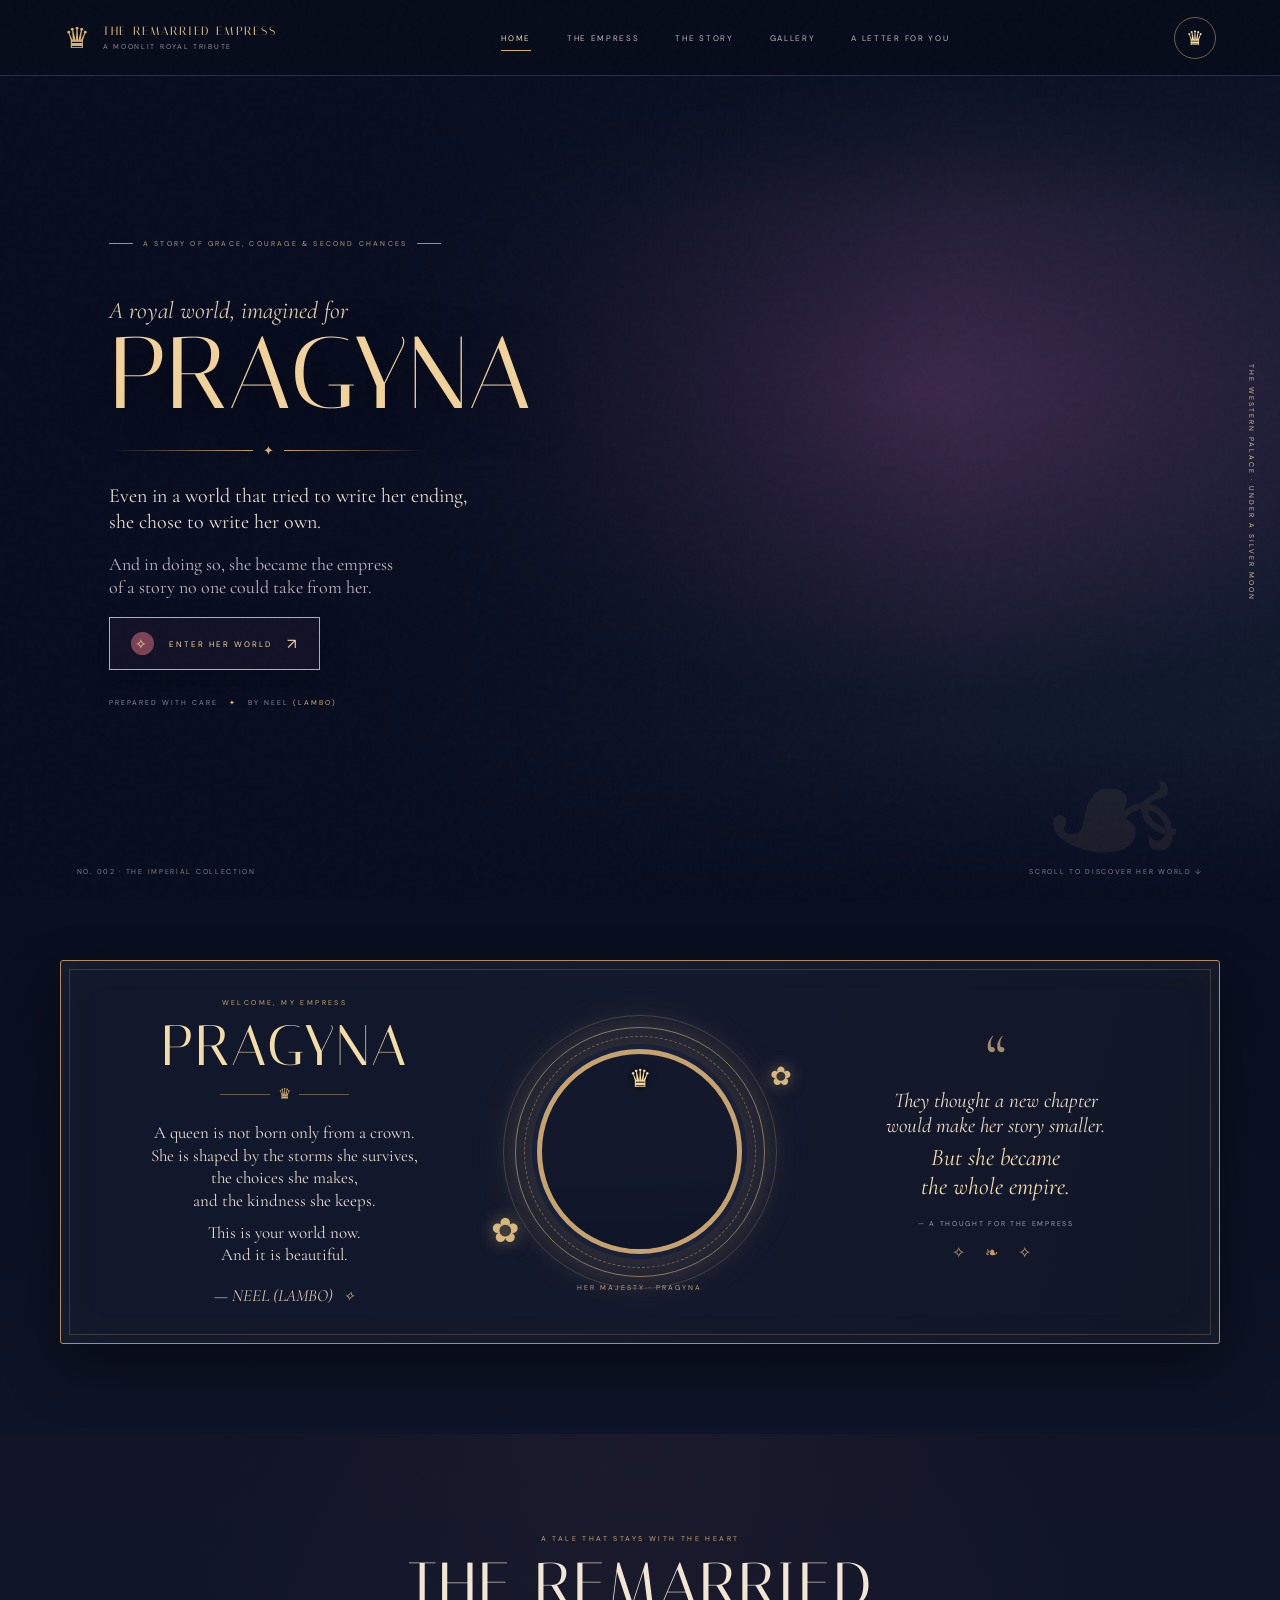
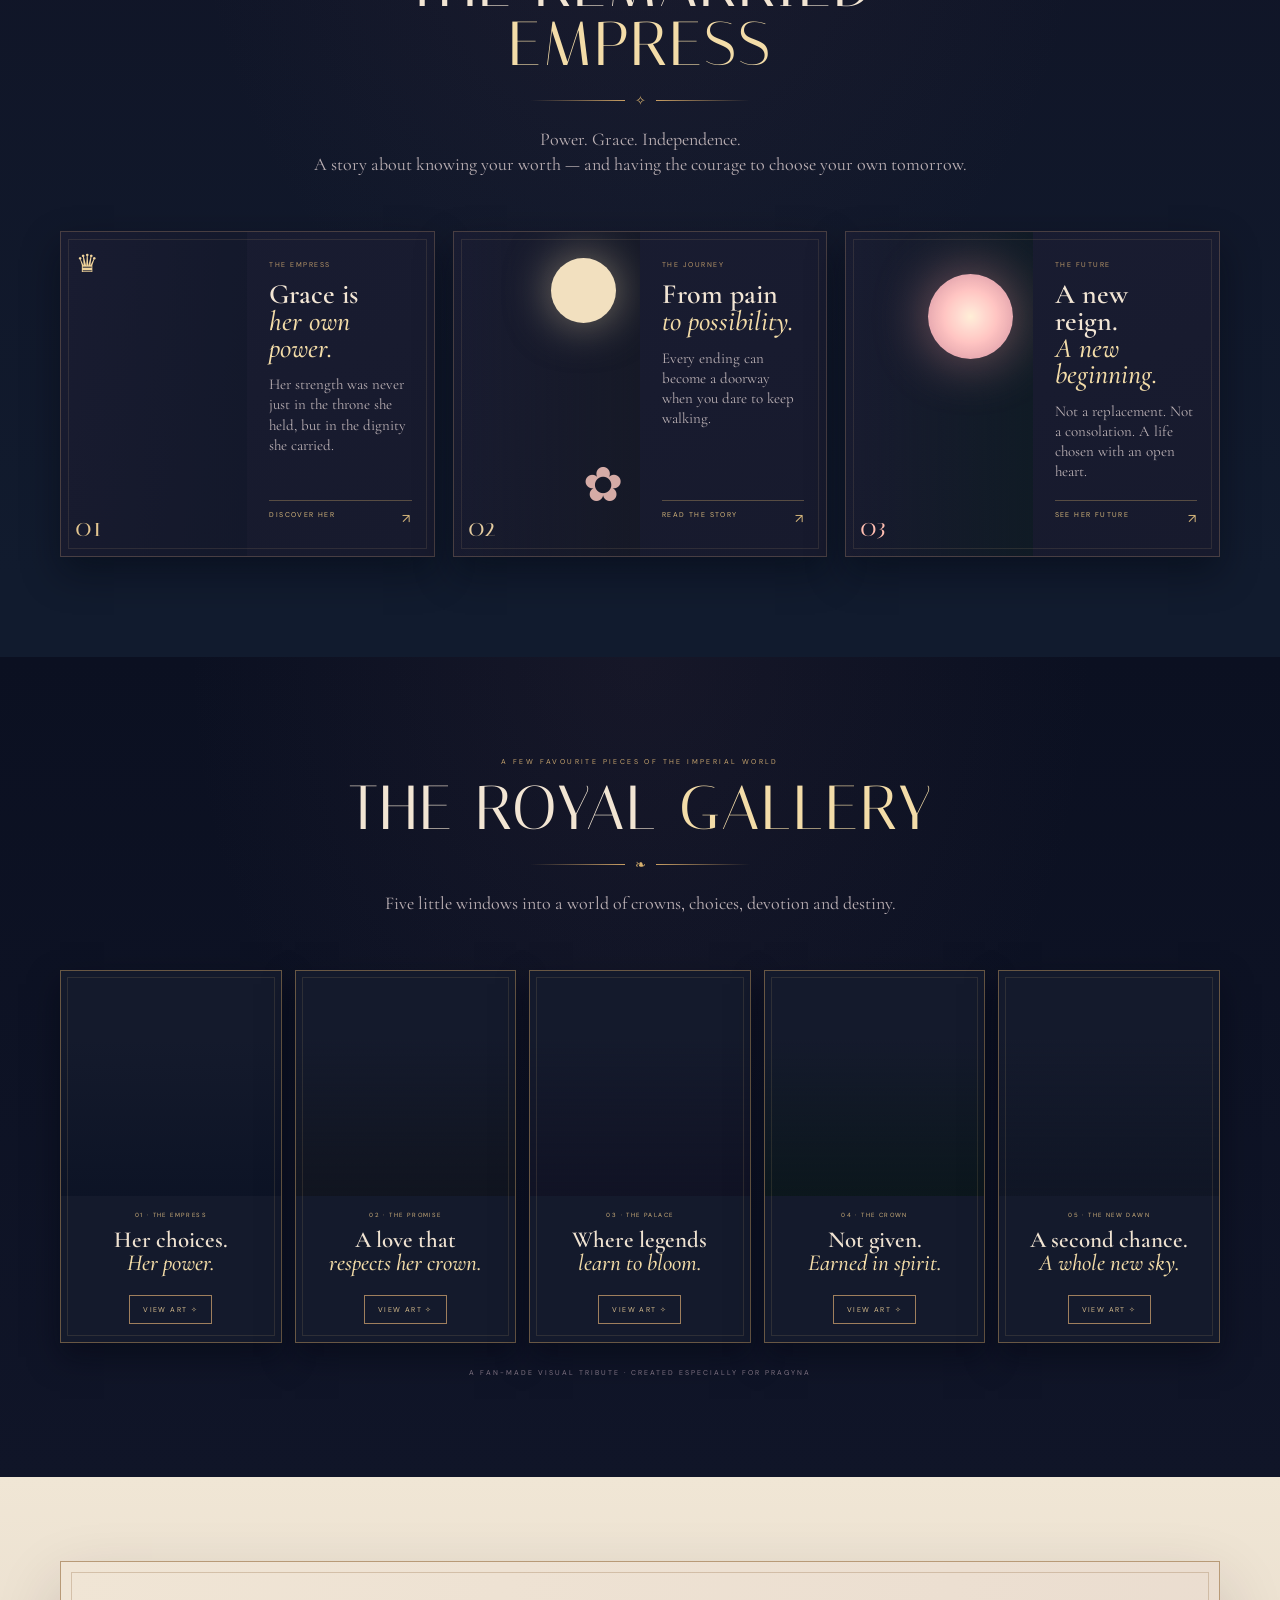
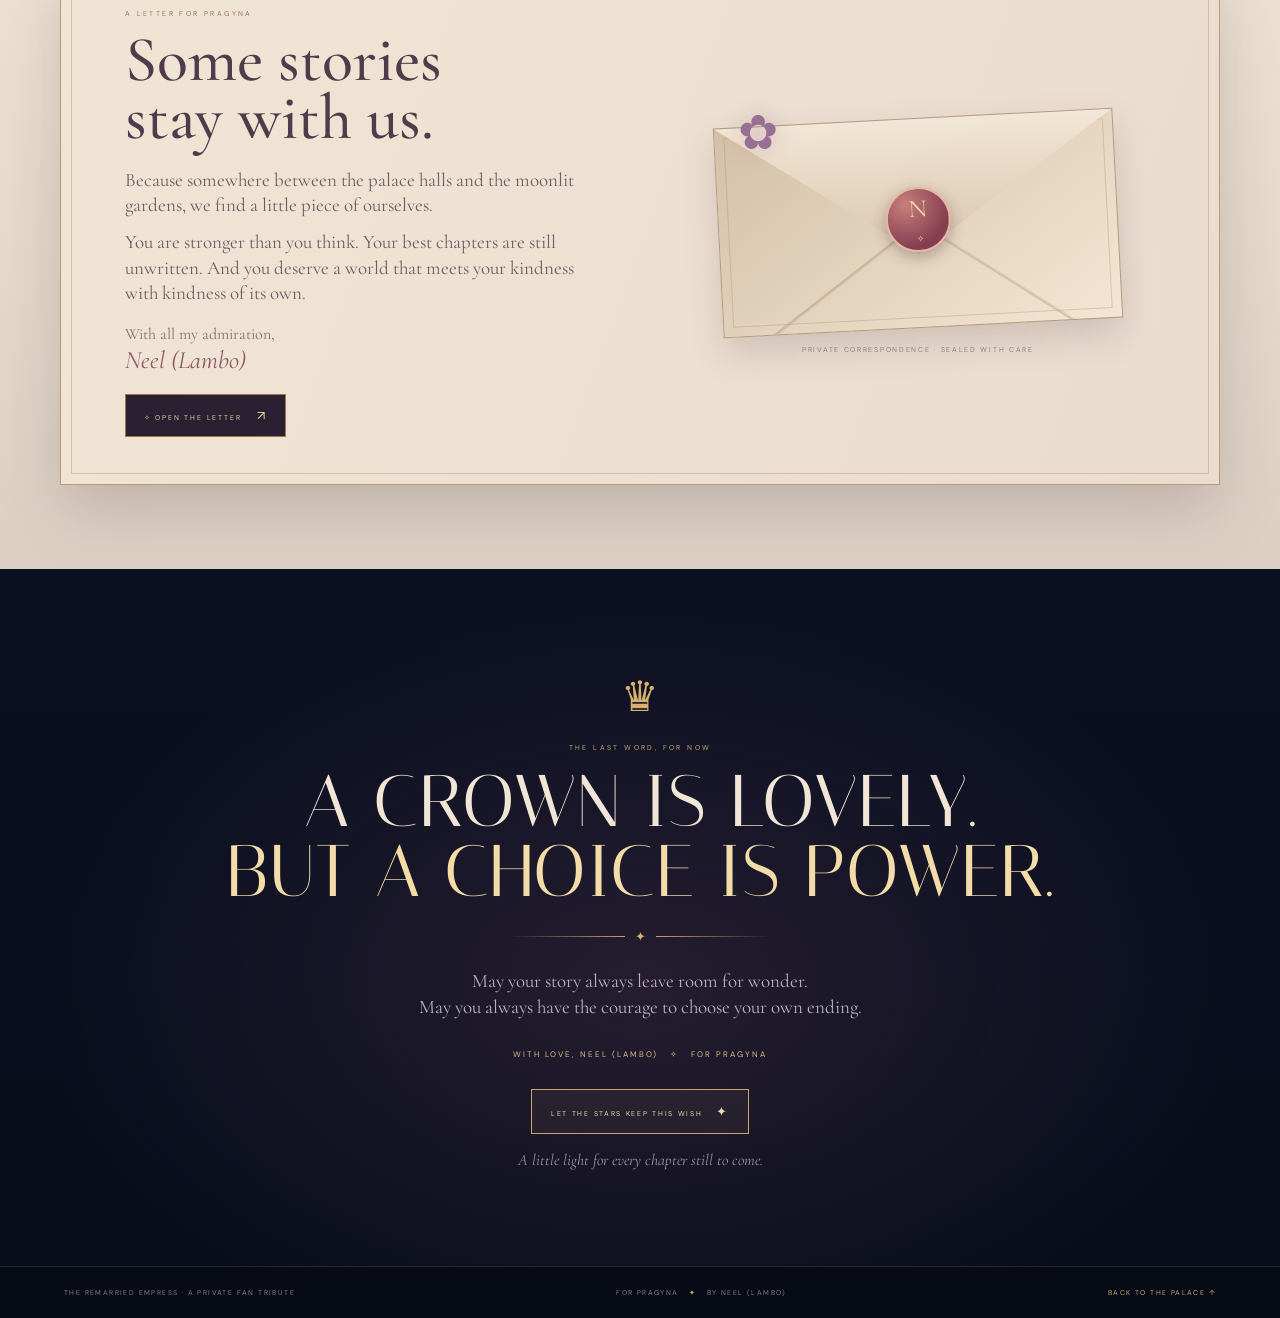
==== moonlit-empress/index.html @ 79c971ab "Recreate the Moonlit Empress reference webpage for Pragyna" ====
<!doctype html>
<html lang="en"><head>
<meta charset="utf-8"><meta name="viewport" content="width=device-width,initial-scale=1">
<meta name="theme-color" content="#080d20"><meta name="description" content="A moonlit royal tribute for Pragyna, inspired by The Remarried Empress. Made by Neel (Lambo).">
<title>The Remarried Empress — For Pragyna</title>
<link rel="preconnect" href="https://fonts.googleapis.com"><link rel="preconnect" href="https://fonts.gstatic.com" crossorigin>
<link href="https://fonts.googleapis.com/css2?family=Cormorant+Garamond:ital,wght@0,400;0,500;0,600;0,700;1,400;1,500;1,600&family=DM+Sans:wght@400;500;600;700&family=Italiana&display=swap" rel="stylesheet">
<style>
:root{--ink:#080d20;--navy:#11182c;--plum:#30213d;--gold:#d8b16e;--gold2:#f3dca8;--cream:#f4ecde;--serif:'Cormorant Garamond',Georgia,serif;--display:'Italiana',Georgia,serif;--sans:'DM Sans',sans-serif}
*{box-sizing:border-box}html{scroll-behavior:smooth}body{margin:0;background:var(--ink);color:var(--cream);font-family:var(--sans);overflow-x:hidden}button,a{font:inherit}button{color:inherit}
.grain{position:fixed;inset:0;z-index:30;pointer-events:none;opacity:.08;background-image:url("data:image/svg+xml,%3Csvg viewBox='0 0 180 180' xmlns='http://www.w3.org/2000/svg'%3E%3Cfilter id='n'%3E%3CfeTurbulence type='fractalNoise' baseFrequency='.8' numOctaves='4' stitchTiles='stitch'/%3E%3C/filter%3E%3Crect width='100%25' height='100%25' filter='url(%23n)' opacity='.2'/%3E%3C/svg%3E")}
#stars{position:fixed;inset:0;z-index:-1;pointer-events:none}.star{position:absolute;width:2px;height:2px;border-radius:50%;background:#f8e6c7;opacity:var(--o);box-shadow:0 0 8px #e7ca8f;animation:twinkle var(--d) infinite ease-in-out}@keyframes twinkle{50%{opacity:.1;transform:scale(.5)}}
.topbar{height:76px;padding:0 clamp(18px,5vw,80px);display:flex;align-items:center;justify-content:space-between;gap:25px;background:#080d1be8;border-bottom:1px solid #d1aa6838;position:relative;z-index:5;backdrop-filter:blur(14px)}
.brand{display:flex;align-items:center;gap:11px;text-decoration:none;color:#e8c886;font:12px var(--display);letter-spacing:1.8px;white-space:nowrap}.brand-crown{font-size:29px;color:var(--gold)}.brand small{display:block;font:7px var(--sans);letter-spacing:1.7px;color:#978b9e;margin-top:4px}
nav{display:flex;align-items:center;gap:clamp(14px,2.8vw,38px)}nav a{font-size:8px;letter-spacing:1.7px;text-decoration:none;color:#c0b5bd;position:relative;padding:8px 0;transition:.25s}nav a:after{content:"";position:absolute;left:50%;right:50%;bottom:0;height:1px;background:var(--gold);transition:.25s}nav a:hover,nav a.active{color:var(--gold2)}nav a:hover:after,nav a.active:after{left:0;right:0}
.seal-link{width:42px;height:42px;border:1px solid #d7b57480;border-radius:50%;display:grid;place-items:center;text-decoration:none;color:var(--gold2);font-size:20px;flex:0 0 auto}.menu-toggle{display:none;background:transparent;border:1px solid #d8b16e66;color:var(--gold2);width:40px;height:36px;font-size:18px;cursor:pointer}
.hero{min-height:735px;height:calc(100svh - 76px);max-height:950px;position:relative;display:flex;align-items:center;overflow:hidden;background:radial-gradient(ellipse at 72% 38%,#3d294a 0,transparent 43%),linear-gradient(110deg,#0b1124 0%,#10172a 60%,#11192d 100%)}
.hero-image{position:absolute;inset:0 0 0 auto;width:67%;background:url('../the-remarried-empress/assets/moonlit-empress.webp') center 42%/cover no-repeat;opacity:.98;mask-image:linear-gradient(90deg,transparent 0%,#000 22%,#000 88%,transparent 100%)}
.hero-shade{position:absolute;inset:0;background:linear-gradient(90deg,#080d20 0%,#080d20f2 28%,#080d2070 52%,transparent 75%),linear-gradient(0deg,#080d20 0%,transparent 20%,transparent 83%,#080d2088 100%)}
.hero-copy{position:relative;z-index:2;width:min(620px,51%);margin-left:clamp(32px,8.5vw,140px);padding:40px 0 70px}
.kicker{font-size:7px;letter-spacing:2.2px;color:#b89c77;display:flex;align-items:center;gap:10px}.kicker span{width:24px;height:1px;background:#b48d62}
.script-line{font:italic 24px var(--serif);color:#e3cda9;margin:48px 0 4px}.hero h1{font:clamp(65px,8vw,116px)/.88 var(--display);letter-spacing:1px;color:#f1d29a;font-weight:400;margin:0;text-shadow:0 8px 45px #000a}
.rule,.heading-rule,.final-rule{display:flex;align-items:center;gap:10px;margin:23px 0 25px;width:320px}.rule i,.heading-rule i,.final-rule i{height:1px;flex:1;background:linear-gradient(90deg,transparent,#c89e63)}.rule i:last-child,.heading-rule i:last-child,.final-rule i:last-child{background:linear-gradient(90deg,#c89e63,transparent)}.rule span,.heading-rule span,.final-rule span{color:var(--gold);font-size:13px}
.hero-quote{font:20px/1.28 var(--serif);color:#e9dece;margin:0 0 18px;max-width:440px}.hero-quote.second{font-size:18px;color:#c0b5bd}
.gold-button{margin-top:18px;padding:14px 21px;background:#171629a8;border:1px solid #d4ab6b;color:#f1d5a1;display:flex;align-items:center;gap:15px;font-size:8px;letter-spacing:2px;cursor:pointer;transition:.3s;box-shadow:0 10px 26px #05081270}.gold-button:hover{background:#d7b477;color:#1d1721;transform:translateY(-3px);box-shadow:0 0 35px #d6b47755}.gold-button span{width:23px;height:23px;border-radius:50%;display:grid;place-items:center;background:#7c4253;color:#f8e0af;font-size:14px}.gold-button b{font-size:15px;font-weight:400}
.hero-credit{margin-top:28px;font-size:7px;letter-spacing:2px;color:#8f8997}.hero-credit span{color:#dbb877;padding:0 7px}.hero-credit small{color:#d0ae78;font-size:7px}.hero-vertical{position:absolute;right:24px;top:35%;writing-mode:vertical-rl;font-size:7px;letter-spacing:2px;color:#d8bd8b;z-index:2}.hero-bottom{position:absolute;bottom:24px;left:6%;right:6%;display:flex;justify-content:space-between;color:#887e8d;font-size:7px;letter-spacing:1.7px;z-index:2}.hero-ornament{position:absolute;bottom:-35px;right:7%;font:180px var(--serif);color:#d5b57914;transform:scaleX(-1)}
.section{padding:100px max(24px,calc((100% - 1160px)/2))}
.welcome{background:linear-gradient(180deg,#090e20,#0e1427);padding-top:60px;padding-bottom:90px}
.ornate{position:relative;border:1px solid #b48b5e;border-radius:3px;background:linear-gradient(105deg,#11182b,#13182c 52%,#111627);box-shadow:0 24px 55px #0007,inset 0 0 45px #d3ab6b0a}.ornate:before{content:"";position:absolute;inset:8px;border:1px solid #d8b77a35;pointer-events:none}
.welcome-frame{min-height:325px;padding:37px 58px;display:grid;grid-template-columns:1fr 1fr 1fr;align-items:center;gap:25px}
.welcome-copy{text-align:center;position:relative;z-index:2}.eyebrow{font-size:7px;letter-spacing:2.4px;color:#c9a66f;margin:0 0 13px}.welcome-copy h2{font:clamp(40px,4.5vw,57px)/.9 var(--display);letter-spacing:2px;color:var(--gold2);margin:0}
.mini-rule{display:flex;align-items:center;justify-content:center;gap:8px;margin:13px 0 18px;color:var(--gold);font-size:15px}.mini-rule i{width:50px;height:1px;background:#c9a66f77}.welcome-text{font:17px/1.32 var(--serif);color:#e5d9cf;margin:0}.welcome-text.last{margin-top:10px}.welcome-sign{font:italic 17px var(--serif);color:#d6c2ae;margin-top:18px}.welcome-sign span{color:var(--gold);font-size:14px;margin-left:6px}
.portrait-stage{height:265px;position:relative;display:flex;justify-content:center;align-items:center}.portrait-halo{position:absolute;width:250px;height:250px;border:1px solid #d6b77c9a;border-radius:50%;box-shadow:0 0 40px #d7b77a29,inset 0 0 25px #d7b77a16}.portrait-halo:before,.portrait-halo:after{content:"";position:absolute;inset:8px;border:1px dashed #d7b77a70;border-radius:50%}.portrait-halo:after{inset:-13px;border-style:solid;border-color:#d7b77a37}
.portrait-circle{width:205px;height:205px;border-radius:50%;overflow:hidden;background:url('../the-remarried-empress/assets/moonlit-empress.webp') 50% 29%/cover no-repeat;border:5px solid #c6a36e;box-shadow:0 0 0 5px #192039,0 0 45px #e2bd8050;position:relative}.portrait-circle:after{content:"";position:absolute;inset:0;background:linear-gradient(180deg,transparent 48%,#0d1428a8)}.portrait-crown{position:absolute;z-index:2;top:8px;left:50%;transform:translateX(-50%);color:#f5d89d;text-shadow:0 0 10px #000;font-size:25px}
.portrait-flower{position:absolute;color:#d8b77b;text-shadow:0 0 15px #e3c68c80}.flower-one{left:5%;bottom:12%;font-size:34px}.flower-two{right:4%;top:15%;font-size:26px}.portrait-caption{position:absolute;bottom:-8px;color:#c1a174;font-size:7px;letter-spacing:2px}
.quote-copy{text-align:center;position:relative;padding:12px 8px}.quote-mark{font:65px var(--serif);line-height:.5;color:#d5b37e;opacity:.75}.quote-copy p{font:italic 21px/1.2 var(--serif);color:#eadbc8;margin:6px 0}.quote-copy .highlight{color:var(--gold2);font-size:24px}.quote-attribution{font-size:7px;letter-spacing:1.7px;color:#a89ba2;margin-top:17px}.quote-flourish{color:#c49a67;margin-top:14px;letter-spacing:8px}
.story{background:linear-gradient(180deg,#101426,#111b2e 90%);position:relative}.story:before,.gallery:before{content:"";position:absolute;inset:0;pointer-events:none;background:radial-gradient(ellipse at 50% 0%,#58405225,transparent 50%)}
.heading{text-align:center;max-width:720px;margin:0 auto 55px;position:relative}.heading h2{font:clamp(40px,5vw,62px)/.95 var(--display);color:#f2e5d3;letter-spacing:2px;margin:13px 0}.heading h2 em{font-style:normal;color:var(--gold2)}.heading-rule{margin:18px auto;width:220px}.heading>p:last-child{font:18px/1.38 var(--serif);color:#bcb1b5;margin:0}
.story-panels{display:grid;grid-template-columns:repeat(3,1fr);gap:18px}.story-panel{background:linear-gradient(160deg,#191c31,#171a2d);border:1px solid #9e7e645c;box-shadow:0 16px 35px #03061170;display:grid;grid-template-columns:1fr 1fr;min-height:295px;overflow:hidden;position:relative}.story-panel:before{content:"";position:absolute;inset:7px;border:1px solid #d4b17d20;pointer-events:none;z-index:1}
.panel-art{position:relative;min-height:295px;overflow:hidden;background:url('../the-remarried-empress/assets/moonlit-empress.webp') 54% center/auto 130% no-repeat}.panel-art:after{content:"";position:absolute;inset:0;background:linear-gradient(90deg,transparent,#111729a8)}.panel-crown{position:absolute;top:15px;left:15px;color:#f0d39a;font-size:25px;z-index:2}.panel-number{position:absolute;bottom:13px;left:14px;font:26px var(--display);color:#e2c48f;z-index:2}
.panel-journey .panel-art{background-position:20% center;filter:saturate(.8) sepia(.18)}.panel-future .panel-art{background-position:78% center;filter:sepia(.16) hue-rotate(322deg)}.panel-moon{position:absolute;width:65px;height:65px;top:26px;right:24px;background:#ead8b5;border-radius:50%;box-shadow:0 0 45px #f0d8a080;z-index:2}.panel-flower{position:absolute;bottom:40px;right:17px;font-size:48px;color:#d8a0a5;z-index:2}.future-sun{position:absolute;width:85px;height:85px;top:42px;right:20px;border-radius:50%;background:radial-gradient(circle,#fff1c3,#c48d7d);box-shadow:0 0 55px #e6b27a7a;z-index:2}
.panel-content{padding:28px 22px 20px;position:relative;z-index:2;display:flex;flex-direction:column;align-items:flex-start}.panel-kicker{font-size:7px;letter-spacing:1.5px;color:#b99769;margin:0 0 12px}.panel-content h3{font:600 28px/.95 var(--serif);color:#f2e5d4;margin:0}.panel-content h3 em{font-weight:500;color:var(--gold2)}.panel-content>p:not(.panel-kicker){font:15px/1.35 var(--serif);color:#b9afb3;margin:13px 0 18px}.panel-link{margin-top:auto;padding:9px 0;border:0;border-top:1px solid #d1ab6b58;background:transparent;color:#d6b77c;font-size:7px;letter-spacing:1.4px;cursor:pointer;width:100%;text-align:left}.panel-link span{float:right;font-size:13px}.panel-link:hover{color:#fff0d2}
.gallery{background:linear-gradient(180deg,#0b1021,#101528);position:relative;overflow:hidden}.gallery-grid{display:grid;grid-template-columns:repeat(5,1fr);gap:13px;position:relative;z-index:1}
.gallery-card{border:1px solid #b28e5a88;background:#141a2c;padding:0 0 18px;min-width:0;text-align:center;cursor:pointer;position:relative;overflow:hidden;transition:.35s;box-shadow:0 14px 28px #03061180}.gallery-card:before{content:"";position:absolute;inset:6px;border:1px solid #d6b47a22;z-index:2;pointer-events:none}.gallery-card:hover{transform:translateY(-8px);border-color:#ead09a;box-shadow:0 22px 38px #020612a8}
.gallery-art{height:225px;display:block;position:relative;background:url('../the-remarried-empress/assets/moonlit-empress.webp') 52% center/auto 125% no-repeat;transition:.35s}.gallery-art:after{content:"";position:absolute;inset:0;background:linear-gradient(180deg,transparent 30%,#0c1325e8 100%)}.gallery-two .gallery-art{background-position:18% center;filter:sepia(.22) saturate(.8)}.gallery-three .gallery-art{background-position:72% center;filter:hue-rotate(12deg) saturate(.88)}.gallery-four .gallery-art{background-position:88% center;filter:sepia(.3) hue-rotate(325deg)}.gallery-five .gallery-art{background-position:42% center;filter:brightness(1.12) saturate(.75)}
.gallery-label{display:block;font-size:6px;letter-spacing:1.4px;color:#d1b27d;margin:15px 8px 10px;position:relative;z-index:3}.gallery-caption{display:block;font:600 23px/.98 var(--serif);color:#efe2d1;min-height:52px;position:relative;z-index:3}.gallery-caption em{color:var(--gold2);font-weight:500}.gallery-open{display:inline-block;border:1px solid #9f7f5d;color:#d9be8d;font-size:7px;letter-spacing:1.4px;padding:9px 13px;margin-top:14px;position:relative;z-index:3}.gallery-note{text-align:center;color:#887b8a;font-size:7px;letter-spacing:2px;margin-top:25px}
.letter-section{background:linear-gradient(180deg,#f0e6d5,#ddd0c3);color:#3f3241;position:relative;overflow:hidden;padding-top:84px;padding-bottom:84px}.letter-card{background:linear-gradient(110deg,#f0e5d5,#eadccf);border:1px solid #b89a77;padding:47px 5.5%;display:grid;grid-template-columns:1.02fr .98fr;gap:6%;align-items:center;position:relative;box-shadow:0 25px 60px #33223430;min-height:385px}.letter-card:before{content:"";position:absolute;inset:10px;border:1px solid #ab8d6c6b;pointer-events:none}
.letter-copy{position:relative;z-index:1}.letter-copy .eyebrow{color:#98745c}.letter-copy h2{font:500 clamp(43px,5vw,64px)/.9 var(--serif);color:#513b4b;margin:12px 0 20px}.letter-copy>p:not(.eyebrow){font:19px/1.35 var(--serif);color:#6f5b63;max-width:465px;margin:0 0 11px}.letter-sign{font:16px/1.3 var(--serif);color:#856b69;margin-top:18px}.letter-sign em{font:italic 25px var(--serif);color:#8c5664}.letter-button{margin-top:19px;background:#2a2032;color:#e7cf9d;border:1px solid #9c764f;padding:12px 18px;font-size:7px;letter-spacing:1.8px;cursor:pointer;transition:.3s}.letter-button:hover{background:#8b5960;color:#fff0df}.letter-button span{margin-left:12px;font-size:13px}
.letter-art{height:265px;position:relative;display:flex;align-items:center;justify-content:center}.envelope{width:min(100%,400px);height:210px;background:linear-gradient(145deg,#d4c0a7,#f3e6d3);box-shadow:0 16px 35px #4d39422e;position:relative;transform:rotate(-3deg);border:1px solid #b59a7e}.envelope:before{content:"";position:absolute;inset:9px;border:1px solid #ad8a6f5b}.envelope:after{content:"";position:absolute;inset:0;background:linear-gradient(145deg,transparent 49.6%,#b8a188 50%,transparent 50.7%),linear-gradient(35deg,transparent 49.6%,#c2ac91 50%,transparent 50.7%);opacity:.7}.envelope-flap{position:absolute;left:0;right:0;top:0;height:65%;background:linear-gradient(180deg,#f2e6d6,#d9c5ad);clip-path:polygon(0 0,100% 0,50% 100%);z-index:2;filter:drop-shadow(0 3px 4px #523c3926)}.envelope-seal{position:absolute;z-index:3;width:65px;height:65px;left:calc(50% - 32px);top:calc(48% - 32px);display:grid;place-items:center;background:radial-gradient(circle at 30% 25%,#c77e7d,#843e50 70%);border-radius:50%;border:2px solid #e4b7a2;color:#f7dba7;font:25px var(--serif);box-shadow:0 5px 15px #44233655}.envelope-seal span{font-size:9px;margin-left:3px}.letter-flowers{position:absolute;top:10px;left:12%;font-size:48px;color:#976f93;text-shadow:0 0 20px #9b719166;z-index:1}.letter-ribbon{position:absolute;bottom:2px;text-align:center;font-size:7px;letter-spacing:1.7px;color:#8e7c80}
.finale{padding:100px 25px 80px;text-align:center;background:radial-gradient(ellipse at 50% 60%,#49304770,transparent 66%),linear-gradient(180deg,#0a1022,#080d1b);position:relative;overflow:hidden}.finale-crown{font-size:42px;color:var(--gold);margin-bottom:19px}.finale .eyebrow{color:#c9a66f}.finale h2{font:500 clamp(40px,6vw,73px)/.96 var(--display);color:#f1e5d5;letter-spacing:1px;margin:14px 0}.finale h2 em{font-style:normal;color:var(--gold2)}.final-rule{margin:22px auto 23px;width:265px}.finale>p:not(.eyebrow):not(.final-message){font:19px/1.4 var(--serif);color:#bdb1ba}.finale-sign{color:#d9bd89;font-size:8px;letter-spacing:2px;margin-top:28px}.finale-sign span{color:#f1d49a;margin:0 8px}
.send-wish{margin-top:30px;border:1px solid #c7a36e;background:#c7a36e12;color:#edd8ab;padding:13px 19px;font-size:7px;letter-spacing:1.7px;cursor:pointer;transition:.3s}.send-wish:hover{background:#d4b477;color:#201a27;box-shadow:0 0 25px #d2ac7147}.send-wish span{margin-left:10px;font-size:13px}.final-message{font:italic 16px var(--serif);color:#9e93a3;margin-top:16px}
footer{padding:21px clamp(20px,5vw,78px);display:flex;justify-content:space-between;gap:14px;flex-wrap:wrap;background:#070b16;border-top:1px solid #c8a36b31;color:#847b89;font-size:7px;letter-spacing:1.4px}footer i{font-style:normal;color:var(--gold);padding:0 7px}footer a{color:#c9a66f;text-decoration:none}
.modal{position:fixed;inset:0;z-index:50;display:none;align-items:center;justify-content:center;padding:22px}.modal.show{display:flex}.modal-backdrop{position:absolute;inset:0;background:#03050cdb;backdrop-filter:blur(8px)}.modal-card{position:relative;z-index:1;max-width:540px;width:100%;padding:48px 42px 38px;text-align:center;background:linear-gradient(145deg,#f0e6d6,#dfd0c2);color:#513b48;border:1px solid #ba9662;box-shadow:0 25px 90px #0009;animation:modalIn .35s ease}.modal-card:before{content:"";position:absolute;inset:9px;border:1px solid #ac8a6c66;pointer-events:none}@keyframes modalIn{from{opacity:0;transform:translateY(15px) scale(.98)}to{opacity:1;transform:none}}.modal-close{position:absolute;top:11px;right:15px;border:0;background:transparent;color:#785a5b;font-size:25px;cursor:pointer}.modal-crown{font-size:35px;color:#a77b58}.modal-card .eyebrow{color:#9b785e;margin-top:16px}.modal-card h3{font:600 38px/1 var(--serif);color:#614252;margin:12px 0}.modal-card>p:last-of-type{font:20px/1.4 var(--serif);color:#765e64}.modal-action{border:1px solid #98735f;background:transparent;color:#795660;padding:11px 17px;font-size:7px;letter-spacing:1.7px;cursor:pointer}.modal-action span{margin-left:8px}
#sparkLayer{position:fixed;inset:0;z-index:40;pointer-events:none;overflow:hidden}.spark{position:absolute;width:4px;height:4px;border-radius:50%;background:var(--c);box-shadow:0 0 10px var(--c);animation:sparkAway var(--t) ease-out forwards}@keyframes sparkAway{to{transform:translate(var(--x),var(--y)) scale(.1);opacity:0}}
@media(max-width:900px){.topbar{padding:0 20px}.topbar nav{gap:14px}.topbar nav a{font-size:7px;letter-spacing:1px}.brand{font-size:10px}.hero-copy{width:55%;margin-left:6%}.hero h1{font-size:72px}.welcome-frame{padding:35px 28px;gap:12px}.gallery-grid{grid-template-columns:repeat(5,minmax(0,1fr));gap:8px}.gallery-art{height:185px}.gallery-caption{font-size:19px}.story-panel{grid-template-columns:.9fr 1.1fr}.panel-content{padding:22px 16px}}
@media(max-width:680px){.topbar{height:65px;padding:0 16px}.brand{font-size:9px;letter-spacing:1px}.brand-crown{font-size:25px}.brand small{font-size:6px}.menu-toggle{display:block;margin-left:auto}.seal-link{width:35px;height:35px;font-size:17px}.topbar nav{display:none;position:absolute;top:65px;left:0;right:0;padding:20px;background:#0c1123f5;border-bottom:1px solid #d5b57966;flex-direction:column;align-items:center;gap:18px}.topbar nav.open{display:flex}.topbar nav a{font-size:9px}
.hero{height:auto;min-height:780px;display:flex;align-items:flex-start;padding:65px 22px 80px}.hero-image{width:100%;background-position:62% center;opacity:.85}.hero-shade{background:linear-gradient(90deg,#080d20f2 0%,#080d20d9 45%,#080d2045 100%),linear-gradient(0deg,#080d20 0%,transparent 30%,transparent 70%,#080d20a0)}.hero-copy{width:100%;margin:0;padding-top:85px}.kicker{font-size:6px;letter-spacing:1.3px;white-space:normal;max-width:320px}.kicker span{width:12px}.script-line{font-size:21px;margin-top:40px}.hero h1{font-size:clamp(64px,16vw,90px)}.hero-quote{font-size:19px}.hero-quote.second{font-size:17px}.hero-vertical{right:12px;top:38%;font-size:6px}.hero-bottom{font-size:6px;letter-spacing:1px;left:5%;right:5%}
.section{padding:75px 18px}.welcome{padding-top:30px}.welcome-frame{grid-template-columns:1fr;gap:30px;padding:38px 25px 35px}.welcome-copy{order:1}.portrait-stage{order:2;height:230px}.portrait-halo{width:215px;height:215px}.portrait-circle{width:178px;height:178px}.quote-copy{order:3;padding:0 5px 8px}.quote-copy p{font-size:19px}
.story-panels{grid-template-columns:1fr;gap:15px}.story-panel{grid-template-columns:.9fr 1.1fr;min-height:265px}.panel-art{min-height:265px}.panel-content{padding:24px 20px}.panel-content h3{font-size:28px}.panel-content>p:not(.panel-kicker){font-size:16px}.heading{margin-bottom:35px}.heading h2{font-size:42px}.heading>p:last-child{font-size:17px}
.gallery-grid{grid-template-columns:repeat(2,1fr);gap:12px}.gallery-card:last-child{grid-column:1/-1;max-width:calc(50% - 6px);justify-self:center;width:100%}.gallery-art{height:200px}.gallery-caption{font-size:21px}.gallery-card:last-child .gallery-art{height:175px}
.letter-card{grid-template-columns:1fr;padding:33px 25px 35px;gap:22px}.letter-copy h2{font-size:50px}.letter-copy>p:not(.eyebrow){font-size:18px}.letter-art{height:220px}.envelope{height:165px}.letter-flowers{top:0;left:7%}
.finale{padding:78px 20px 65px}.finale h2{font-size:clamp(38px,10vw,57px)}.finale>p:not(.eyebrow):not(.final-message){font-size:18px}footer{justify-content:center;text-align:center;font-size:6px;letter-spacing:1px}footer span:first-child{width:100%}.modal-card{padding:43px 27px 32px}.modal-card h3{font-size:34px}.modal-card>p:last-of-type{font-size:18px}}
@media(max-width:380px){.hero{min-height:760px}.kicker{font-size:5.5px}.story-panel{grid-template-columns:.82fr 1.18fr}.panel-content{padding:20px 13px}.panel-content h3{font-size:25px}.panel-content>p:not(.panel-kicker){font-size:14px}.gallery-art{height:165px}.gallery-label{font-size:5.5px}.gallery-caption{font-size:18px}}
@media(prefers-reduced-motion:reduce){*,*:before,*:after{scroll-behavior:auto!important;animation-duration:.01ms!important;transition-duration:.01ms!important}}
</style></head>
<body>
<div class="grain"></div><div class="starfield" id="stars"></div>
<header class="topbar"><a class="brand" href="#home"><span class="brand-crown">♛</span><span>THE REMARRIED EMPRESS<small>A MOONLIT ROYAL TRIBUTE</small></span></a>
<button class="menu-toggle" id="menuToggle" aria-label="Open navigation" aria-expanded="false">☰</button>
<nav id="nav"><a href="#home" class="active">HOME</a><a href="#empress">THE EMPRESS</a><a href="#story">THE STORY</a><a href="#gallery">GALLERY</a><a href="#letter">A LETTER FOR YOU</a></nav>
<a class="seal-link" href="#letter" aria-label="Open the letter">♛</a></header>
<main>
<section class="hero" id="home"><div class="hero-image"></div><div class="hero-shade"></div><div class="hero-copy">
<div class="kicker"><span></span> A STORY OF GRACE, COURAGE & SECOND CHANCES <span></span></div>
<p class="script-line">A royal world, imagined for</p><h1>PRAGYNA</h1><div class="rule"><i></i><span>✦</span><i></i></div>
<p class="hero-quote">Even in a world that tried to write her ending,<br>she chose to write her own.</p>
<p class="hero-quote second">And in doing so, she became the empress<br>of a story no one could take from her.</p>
<button class="gold-button" id="enterWorld"><span>✧</span> ENTER HER WORLD <b>↗</b></button>
<div class="hero-credit">PREPARED WITH CARE <span>✦</span> BY NEEL <small>(LAMBO)</small></div></div>
<div class="hero-vertical">THE WESTERN PALACE · UNDER A SILVER MOON</div><div class="hero-bottom"><span>NO. 002 · THE IMPERIAL COLLECTION</span><span>SCROLL TO DISCOVER HER WORLD ↓</span></div><div class="hero-ornament">❧</div></section>

<section class="section welcome" id="empress"><div class="ornate welcome-frame">
<div class="welcome-copy"><p class="eyebrow">WELCOME, MY EMPRESS</p><h2>PRAGYNA</h2><div class="mini-rule"><i></i><span>♛</span><i></i></div><p class="welcome-text">A queen is not born only from a crown.<br>She is shaped by the storms she survives,<br>the choices she makes,<br>and the kindness she keeps.</p><p class="welcome-text last">This is your world now.<br>And it is beautiful.</p><div class="welcome-sign">— NEEL (LAMBO) <span>✧</span></div></div>
<div class="portrait-stage"><div class="portrait-halo"></div><div class="portrait-circle"><span class="portrait-crown">♛</span></div><div class="portrait-flower flower-one">✿</div><div class="portrait-flower flower-two">✿</div><div class="portrait-caption">HER MAJESTY · PRAGYNA</div></div>
<div class="quote-copy"><span class="quote-mark">“</span><p>They thought a new chapter<br>would make her story smaller.</p><p class="highlight">But she became<br>the whole empire.</p><div class="quote-attribution">— A THOUGHT FOR THE EMPRESS</div><div class="quote-flourish">✧ ❧ ✧</div></div>
</div></section>

<section class="section story" id="story"><div class="heading"><p class="eyebrow">A TALE THAT STAYS WITH THE HEART</p><h2>THE REMARRIED <em>EMPRESS</em></h2><div class="heading-rule"><i></i><span>✧</span><i></i></div><p>Power. Grace. Independence.<br>A story about knowing your worth — and having the courage to choose your own tomorrow.</p></div>
<div class="story-panels">
<article class="story-panel"><div class="panel-art"><span class="panel-crown">♛</span><span class="panel-number">01</span></div><div class="panel-content"><p class="panel-kicker">THE EMPRESS</p><h3>Grace is<br><em>her own power.</em></h3><p>Her strength was never just in the throne she held, but in the dignity she carried.</p><button class="panel-link" data-message="A reminder for Pragyna: elegance is not weakness. Real grace is knowing your worth, even when the room forgets it.">DISCOVER HER <span>↗</span></button></div></article>
<article class="story-panel panel-journey"><div class="panel-art"><span class="panel-moon"></span><span class="panel-flower">✿</span><span class="panel-number">02</span></div><div class="panel-content"><p class="panel-kicker">THE JOURNEY</p><h3>From pain<br><em>to possibility.</em></h3><p>Every ending can become a doorway when you dare to keep walking.</p><button class="panel-link" data-message="Some chapters hurt. But they do not get to define the entire book. The next page can still be luminous.">READ THE STORY <span>↗</span></button></div></article>
<article class="story-panel panel-future"><div class="panel-art"><span class="future-sun"></span><span class="panel-number">03</span></div><div class="panel-content"><p class="panel-kicker">THE FUTURE</p><h3>A new reign.<br><em>A new beginning.</em></h3><p>Not a replacement. Not a consolation. A life chosen with an open heart.</p><button class="panel-link" data-message="May Pragyna's future be full of doors she is excited to open, places where she feels at home, and people who celebrate her without asking her to dim.">SEE HER FUTURE <span>↗</span></button></div></article>
</div></section>

<section class="section gallery" id="gallery"><div class="heading"><p class="eyebrow">A FEW FAVOURITE PIECES OF THE IMPERIAL WORLD</p><h2>THE ROYAL <em>GALLERY</em></h2><div class="heading-rule"><i></i><span>❧</span><i></i></div><p>Five little windows into a world of crowns, choices, devotion and destiny.</p></div>
<div class="gallery-grid">
<button class="gallery-card gallery-one" data-title="The Empress" data-copy="Composed, observant, and never defined by a single chapter. This portrait honours the quiet strength at the centre of the story."><span class="gallery-art"></span><span class="gallery-label">01 · THE EMPRESS</span><span class="gallery-caption">Her choices.<br><em>Her power.</em></span><span class="gallery-open">VIEW ART ✧</span></button>
<button class="gallery-card gallery-two" data-title="The Promise" data-copy="A moment of tenderness in a grand and complicated world. May love always feel like a meeting of equals."><span class="gallery-art"></span><span class="gallery-label">02 · THE PROMISE</span><span class="gallery-caption">A love that<br><em>respects her crown.</em></span><span class="gallery-open">VIEW ART ✧</span></button>
<button class="gallery-card gallery-three" data-title="The Palace" data-copy="Golden halls, moonlit windows, and a thousand stories carried quietly through the palace corridors."><span class="gallery-art"></span><span class="gallery-label">03 · THE PALACE</span><span class="gallery-caption">Where legends<br><em>learn to bloom.</em></span><span class="gallery-open">VIEW ART ✧</span></button>
<button class="gallery-card gallery-four" data-title="The Crown" data-copy="A crown is a symbol. The woman who wears it is the meaning. Her courage is the real ornament."><span class="gallery-art"></span><span class="gallery-label">04 · THE CROWN</span><span class="gallery-caption">Not given.<br><em>Earned in spirit.</em></span><span class="gallery-open">VIEW ART ✧</span></button>
<button class="gallery-card gallery-five" data-title="The New Dawn" data-copy="The brightest part of a story may begin after the page everyone thought was the end."><span class="gallery-art"></span><span class="gallery-label">05 · THE NEW DAWN</span><span class="gallery-caption">A second chance.<br><em>A whole new sky.</em></span><span class="gallery-open">VIEW ART ✧</span></button>
</div><div class="gallery-note">A FAN-MADE VISUAL TRIBUTE · CREATED ESPECIALLY FOR PRAGYNA</div></section>

<section class="section letter-section" id="letter"><div class="letter-card"><div class="letter-copy"><p class="eyebrow">A LETTER FOR PRAGYNA</p><h2>Some stories<br>stay with us.</h2><p>Because somewhere between the palace halls and the moonlit gardens, we find a little piece of ourselves.</p><p>You are stronger than you think. Your best chapters are still unwritten. And you deserve a world that meets your kindness with kindness of its own.</p><div class="letter-sign">With all my admiration,<br><em>Neel (Lambo)</em></div><button class="letter-button" id="openLetter">✧ OPEN THE LETTER <span>↗</span></button></div><div class="letter-art"><div class="letter-flowers">✿</div><div class="envelope"><div class="envelope-flap"></div><div class="envelope-seal">N<span>✧</span></div></div><div class="letter-ribbon">PRIVATE CORRESPONDENCE · SEALED WITH CARE</div></div></div></section>

<section class="finale"><div class="finale-crown">♛</div><p class="eyebrow">THE LAST WORD, FOR NOW</p><h2>A CROWN IS LOVELY.<br><em>BUT A CHOICE IS POWER.</em></h2><div class="final-rule"><i></i><span>✦</span><i></i></div><p>May your story always leave room for wonder.<br>May you always have the courage to choose your own ending.</p><div class="finale-sign">WITH LOVE, NEEL (LAMBO) <span>✧</span> FOR PRAGYNA</div><button id="sendWish" class="send-wish">LET THE STARS KEEP THIS WISH <span>✦</span></button><p class="final-message" id="finalMessage">A little light for every chapter still to come.</p></section>
</main>
<footer><span>THE REMARRIED EMPRESS · A PRIVATE FAN TRIBUTE</span><span>FOR PRAGYNA <i>✦</i> BY NEEL (LAMBO)</span><a href="#home">BACK TO THE PALACE ↑</a></footer>
<div class="modal" id="modal" aria-hidden="true"><div class="modal-backdrop" id="modalBackdrop"></div><div class="modal-card" role="dialog" aria-modal="true" aria-labelledby="modalTitle"><button class="modal-close" id="modalClose" aria-label="Close">×</button><div class="modal-crown">♛</div><p class="eyebrow" id="modalKicker">A PRIVATE NOTE</p><h3 id="modalTitle">A little message for you.</h3><p id="modalText"></p><button class="modal-action" id="modalOkay">KEEP THIS CLOSE <span>✧</span></button></div></div>
<div id="sparkLayer"></div>
<script>
(()=>{const $=s=>document.querySelector(s),stars=$("#stars");for(let i=0;i<95;i++){const s=document.createElement("i");s.className="star";s.style.left=Math.random()*100+"%";s.style.top=Math.random()*100+"%";s.style.setProperty("--o",(.2+Math.random()*.7).toFixed(2));s.style.setProperty("--d",(2+Math.random()*5)+"s");s.style.animationDelay=(-Math.random()*5)+"s";stars.appendChild(s)}
const nav=$("#nav"),toggle=$("#menuToggle");toggle.addEventListener("click",()=>{const opened=nav.classList.toggle("open");toggle.setAttribute("aria-expanded",String(opened));toggle.textContent=opened?"×":"☰"});nav.querySelectorAll("a").forEach(a=>a.addEventListener("click",()=>{nav.classList.remove("open");toggle.setAttribute("aria-expanded","false");toggle.textContent="☰"}));
$("#enterWorld").addEventListener("click",()=>{$("#empress").scrollIntoView({behavior:"smooth"});sparkle(innerWidth*.7,innerHeight*.4,22)});
const modal=$("#modal"),title=$("#modalTitle"),body=$("#modalText"),kicker=$("#modalKicker");function openModal(t,b,k="A PRIVATE NOTE"){title.textContent=t;body.textContent=b;kicker.textContent=k;modal.classList.add("show");modal.setAttribute("aria-hidden","false");document.body.style.overflow="hidden"}function closeModal(){modal.classList.remove("show");modal.setAttribute("aria-hidden","true");document.body.style.overflow=""}
$("#modalClose").addEventListener("click",closeModal);$("#modalOkay").addEventListener("click",closeModal);$("#modalBackdrop").addEventListener("click",closeModal);document.addEventListener("keydown",e=>{if(e.key==="Escape")closeModal()});
document.querySelectorAll(".panel-link").forEach(btn=>btn.addEventListener("click",()=>openModal(btn.textContent.replace("↗","").trim(),btn.dataset.message,"A PAGE FROM HER STORY")));document.querySelectorAll(".gallery-card").forEach(card=>card.addEventListener("click",()=>openModal(card.dataset.title,card.dataset.copy,"THE ROYAL GALLERY")));
$("#openLetter").addEventListener("click",()=>openModal("Dear Pragyna,","I made this little palace because I know how much this story means to you. I hope it reminds you of the parts worth carrying beyond its pages: dignity, courage, softness, and the freedom to choose a future that feels like your own. May you always be surrounded by people who see your worth without needing you to prove it. May your days be filled with beautiful little surprises, your dreams be given room to grow, and your heart always find its way back to peace. Your story is still unfolding, Pragyna. I hope the chapters ahead are extraordinary.\n\nWith love and a little royal mischief,\nNeel (Lambo)","A LETTER FROM NEEL (LAMBO)"));
$("#sendWish").addEventListener("click",()=>{$("#finalMessage").textContent="For Pragyna: may every new chapter bring the kind of wonder that makes you glad you turned the page. ✧";for(let i=0;i<6;i++)setTimeout(()=>sparkle(Math.random()*innerWidth,80+Math.random()*innerHeight*.7,28),i*190);$("#sendWish").textContent="WISH SENT TO THE STARS ✦"});
function sparkle(x,y,n=24){const layer=$("#sparkLayer"),colors=["#f4d99d","#e7b6b0","#fff3d4","#aabbd0","#d4a2b0"];for(let i=0;i<n;i++){const p=document.createElement("i"),a=Math.random()*Math.PI*2,d=35+Math.random()*125;p.className="spark";p.style.left=x+"px";p.style.top=y+"px";p.style.setProperty("--x",Math.cos(a)*d+"px");p.style.setProperty("--y",Math.sin(a)*d+"px");p.style.setProperty("--c",colors[Math.floor(Math.random()*colors.length)]);p.style.setProperty("--t",(.8+Math.random()*1.2)+"s");layer.appendChild(p);setTimeout(()=>p.remove(),2200)}}
const links=[...nav.querySelectorAll("a")];const sections=[...document.querySelectorAll("main section[id]")];const observer=new IntersectionObserver(entries=>entries.forEach(e=>{if(e.isIntersecting)links.forEach(a=>a.classList.toggle("active",a.getAttribute("href")==="#"+e.target.id))}),{rootMargin:"-35% 0px -55% 0px"});sections.forEach(s=>observer.observe(s));
})();
</script>
</body></html>
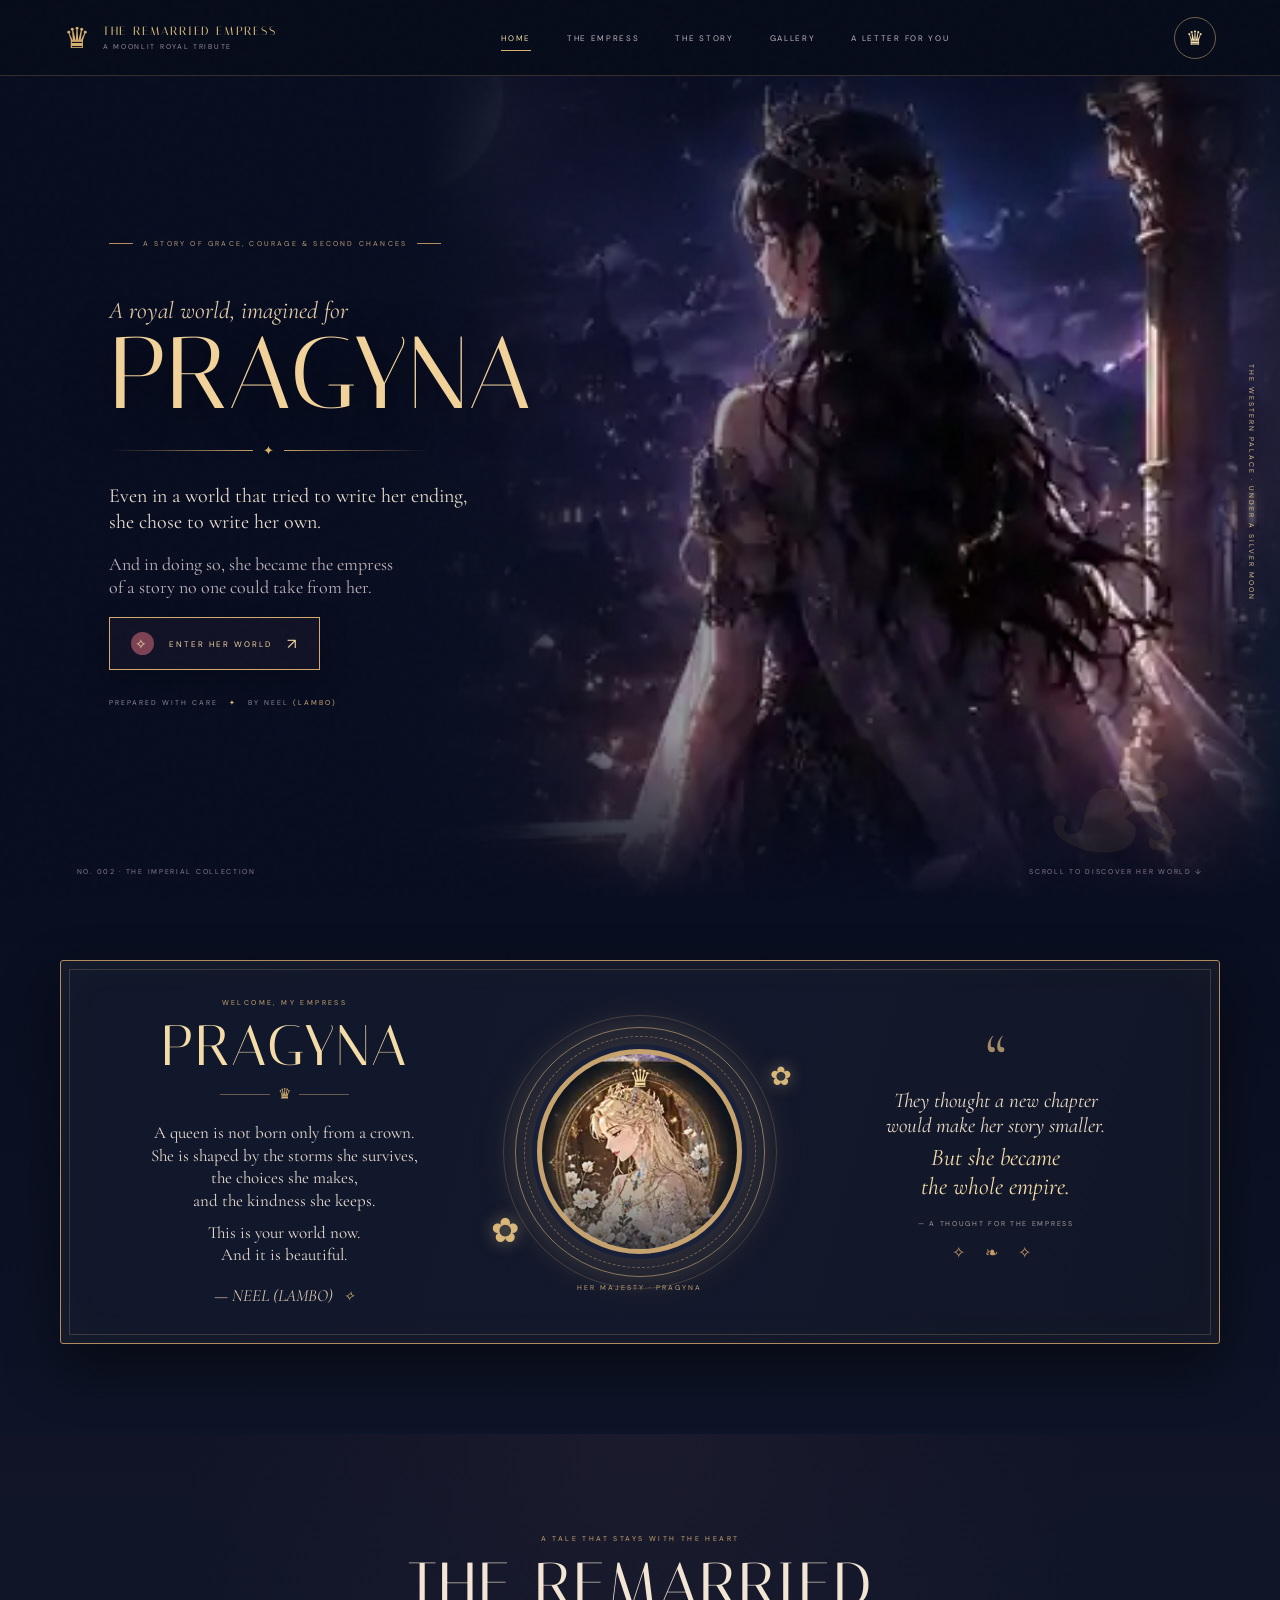
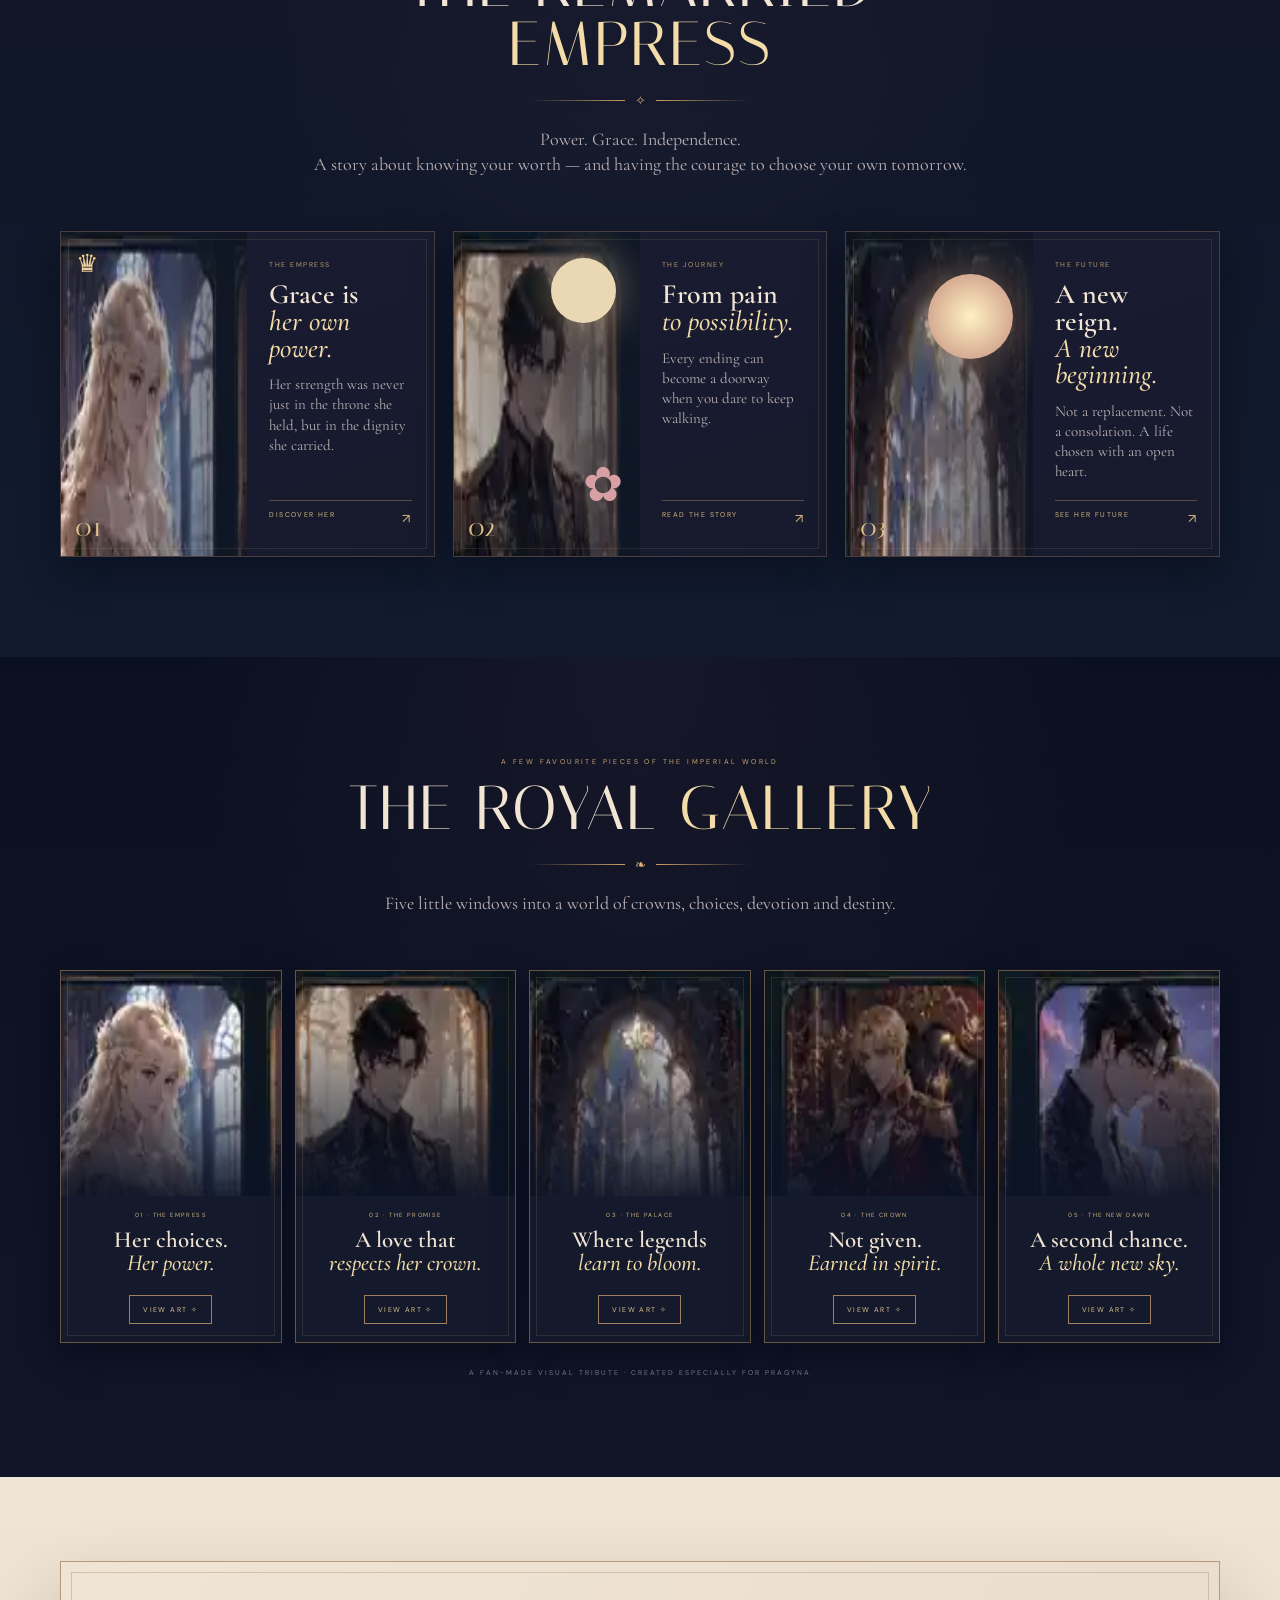
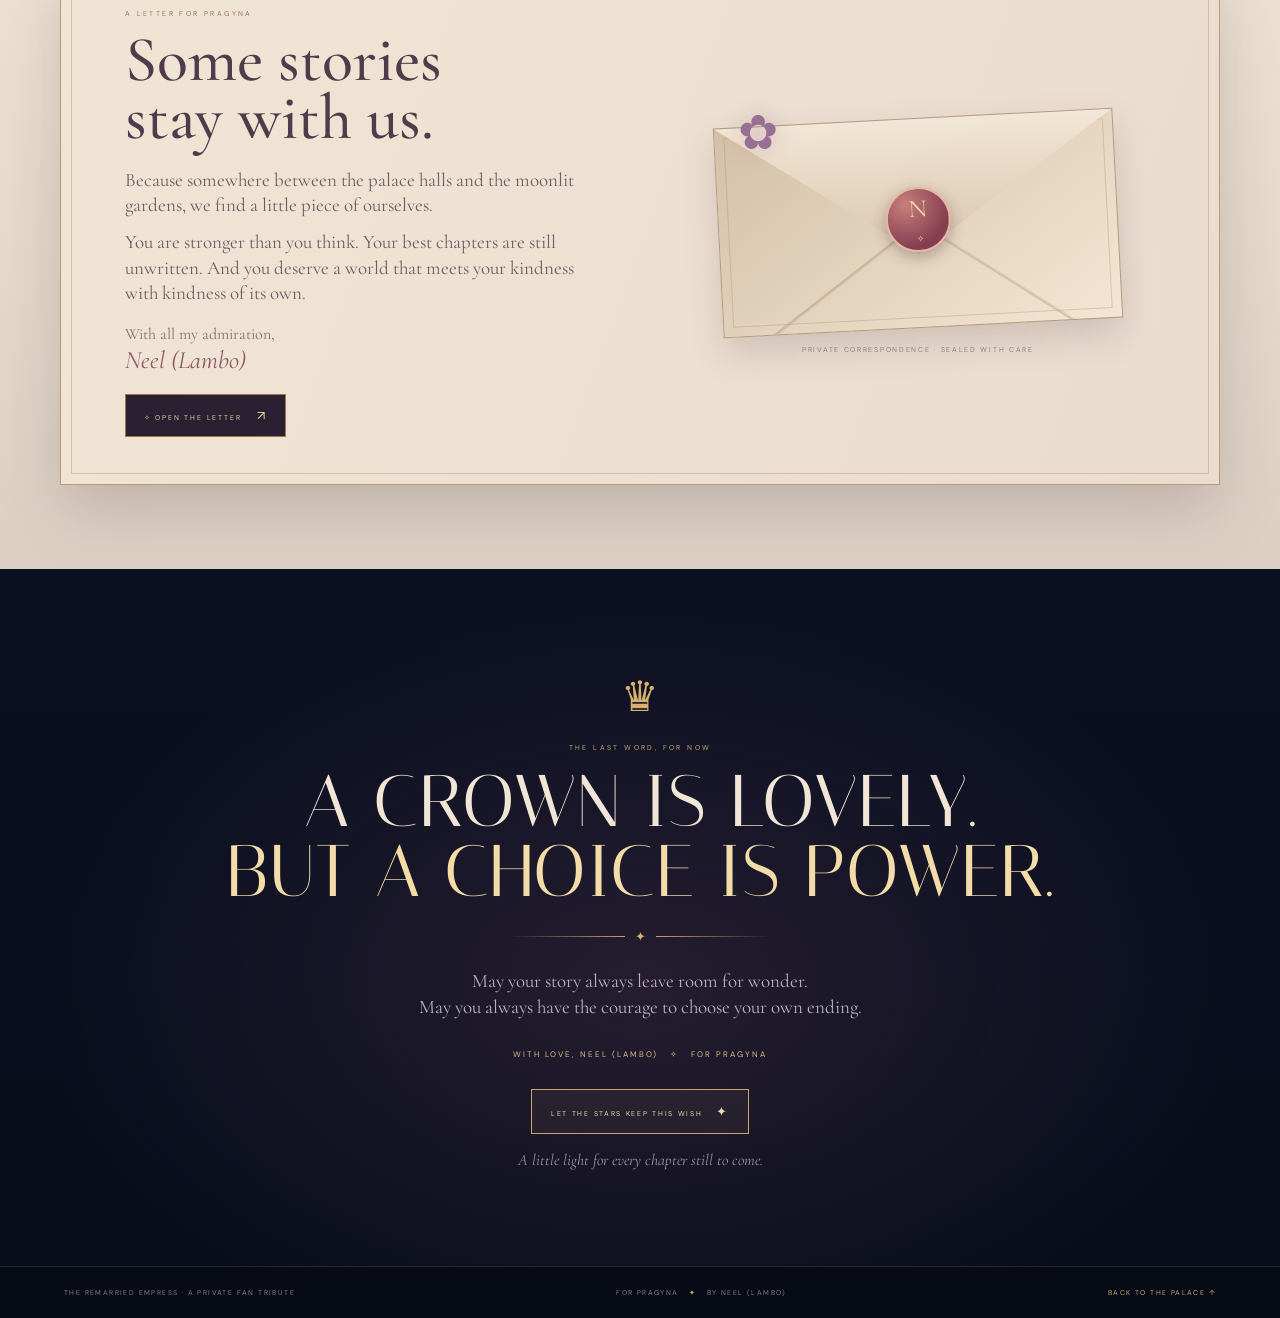
==== commit ffaa6668: "Fix Moonlit Empress artwork and match the reference gallery" ====
--- a/moonlit-empress/index.html
+++ b/moonlit-empress/index.html
@@ -15,7 +15,7 @@
 nav{display:flex;align-items:center;gap:clamp(14px,2.8vw,38px)}nav a{font-size:8px;letter-spacing:1.7px;text-decoration:none;color:#c0b5bd;position:relative;padding:8px 0;transition:.25s}nav a:after{content:"";position:absolute;left:50%;right:50%;bottom:0;height:1px;background:var(--gold);transition:.25s}nav a:hover,nav a.active{color:var(--gold2)}nav a:hover:after,nav a.active:after{left:0;right:0}
 .seal-link{width:42px;height:42px;border:1px solid #d7b57480;border-radius:50%;display:grid;place-items:center;text-decoration:none;color:var(--gold2);font-size:20px;flex:0 0 auto}.menu-toggle{display:none;background:transparent;border:1px solid #d8b16e66;color:var(--gold2);width:40px;height:36px;font-size:18px;cursor:pointer}
 .hero{min-height:735px;height:calc(100svh - 76px);max-height:950px;position:relative;display:flex;align-items:center;overflow:hidden;background:radial-gradient(ellipse at 72% 38%,#3d294a 0,transparent 43%),linear-gradient(110deg,#0b1124 0%,#10172a 60%,#11192d 100%)}
-.hero-image{position:absolute;inset:0 0 0 auto;width:67%;background:url('../the-remarried-empress/assets/moonlit-empress.webp') center 42%/cover no-repeat;opacity:.98;mask-image:linear-gradient(90deg,transparent 0%,#000 22%,#000 88%,transparent 100%)}
+.hero-image{position:absolute;inset:0 0 0 auto;width:67%;background:url('./assets/hero.webp') center 42%/cover no-repeat;opacity:.98;mask-image:linear-gradient(90deg,transparent 0%,#000 22%,#000 88%,transparent 100%)}
 .hero-shade{position:absolute;inset:0;background:linear-gradient(90deg,#080d20 0%,#080d20f2 28%,#080d2070 52%,transparent 75%),linear-gradient(0deg,#080d20 0%,transparent 20%,transparent 83%,#080d2088 100%)}
 .hero-copy{position:relative;z-index:2;width:min(620px,51%);margin-left:clamp(32px,8.5vw,140px);padding:40px 0 70px}
 .kicker{font-size:7px;letter-spacing:2.2px;color:#b89c77;display:flex;align-items:center;gap:10px}.kicker span{width:24px;height:1px;background:#b48d62}
@@ -31,18 +31,18 @@
 .welcome-copy{text-align:center;position:relative;z-index:2}.eyebrow{font-size:7px;letter-spacing:2.4px;color:#c9a66f;margin:0 0 13px}.welcome-copy h2{font:clamp(40px,4.5vw,57px)/.9 var(--display);letter-spacing:2px;color:var(--gold2);margin:0}
 .mini-rule{display:flex;align-items:center;justify-content:center;gap:8px;margin:13px 0 18px;color:var(--gold);font-size:15px}.mini-rule i{width:50px;height:1px;background:#c9a66f77}.welcome-text{font:17px/1.32 var(--serif);color:#e5d9cf;margin:0}.welcome-text.last{margin-top:10px}.welcome-sign{font:italic 17px var(--serif);color:#d6c2ae;margin-top:18px}.welcome-sign span{color:var(--gold);font-size:14px;margin-left:6px}
 .portrait-stage{height:265px;position:relative;display:flex;justify-content:center;align-items:center}.portrait-halo{position:absolute;width:250px;height:250px;border:1px solid #d6b77c9a;border-radius:50%;box-shadow:0 0 40px #d7b77a29,inset 0 0 25px #d7b77a16}.portrait-halo:before,.portrait-halo:after{content:"";position:absolute;inset:8px;border:1px dashed #d7b77a70;border-radius:50%}.portrait-halo:after{inset:-13px;border-style:solid;border-color:#d7b77a37}
-.portrait-circle{width:205px;height:205px;border-radius:50%;overflow:hidden;background:url('../the-remarried-empress/assets/moonlit-empress.webp') 50% 29%/cover no-repeat;border:5px solid #c6a36e;box-shadow:0 0 0 5px #192039,0 0 45px #e2bd8050;position:relative}.portrait-circle:after{content:"";position:absolute;inset:0;background:linear-gradient(180deg,transparent 48%,#0d1428a8)}.portrait-crown{position:absolute;z-index:2;top:8px;left:50%;transform:translateX(-50%);color:#f5d89d;text-shadow:0 0 10px #000;font-size:25px}
+.portrait-circle{width:205px;height:205px;border-radius:50%;overflow:hidden;background:url('./assets/portrait.webp') center 32%/cover no-repeat;border:5px solid #c6a36e;box-shadow:0 0 0 5px #192039,0 0 45px #e2bd8050;position:relative}.portrait-circle:after{content:"";position:absolute;inset:0;background:linear-gradient(180deg,transparent 48%,#0d1428a8)}.portrait-crown{position:absolute;z-index:2;top:8px;left:50%;transform:translateX(-50%);color:#f5d89d;text-shadow:0 0 10px #000;font-size:25px}
 .portrait-flower{position:absolute;color:#d8b77b;text-shadow:0 0 15px #e3c68c80}.flower-one{left:5%;bottom:12%;font-size:34px}.flower-two{right:4%;top:15%;font-size:26px}.portrait-caption{position:absolute;bottom:-8px;color:#c1a174;font-size:7px;letter-spacing:2px}
 .quote-copy{text-align:center;position:relative;padding:12px 8px}.quote-mark{font:65px var(--serif);line-height:.5;color:#d5b37e;opacity:.75}.quote-copy p{font:italic 21px/1.2 var(--serif);color:#eadbc8;margin:6px 0}.quote-copy .highlight{color:var(--gold2);font-size:24px}.quote-attribution{font-size:7px;letter-spacing:1.7px;color:#a89ba2;margin-top:17px}.quote-flourish{color:#c49a67;margin-top:14px;letter-spacing:8px}
 .story{background:linear-gradient(180deg,#101426,#111b2e 90%);position:relative}.story:before,.gallery:before{content:"";position:absolute;inset:0;pointer-events:none;background:radial-gradient(ellipse at 50% 0%,#58405225,transparent 50%)}
 .heading{text-align:center;max-width:720px;margin:0 auto 55px;position:relative}.heading h2{font:clamp(40px,5vw,62px)/.95 var(--display);color:#f2e5d3;letter-spacing:2px;margin:13px 0}.heading h2 em{font-style:normal;color:var(--gold2)}.heading-rule{margin:18px auto;width:220px}.heading>p:last-child{font:18px/1.38 var(--serif);color:#bcb1b5;margin:0}
 .story-panels{display:grid;grid-template-columns:repeat(3,1fr);gap:18px}.story-panel{background:linear-gradient(160deg,#191c31,#171a2d);border:1px solid #9e7e645c;box-shadow:0 16px 35px #03061170;display:grid;grid-template-columns:1fr 1fr;min-height:295px;overflow:hidden;position:relative}.story-panel:before{content:"";position:absolute;inset:7px;border:1px solid #d4b17d20;pointer-events:none;z-index:1}
-.panel-art{position:relative;min-height:295px;overflow:hidden;background:url('../the-remarried-empress/assets/moonlit-empress.webp') 54% center/auto 130% no-repeat}.panel-art:after{content:"";position:absolute;inset:0;background:linear-gradient(90deg,transparent,#111729a8)}.panel-crown{position:absolute;top:15px;left:15px;color:#f0d39a;font-size:25px;z-index:2}.panel-number{position:absolute;bottom:13px;left:14px;font:26px var(--display);color:#e2c48f;z-index:2}
-.panel-journey .panel-art{background-position:20% center;filter:saturate(.8) sepia(.18)}.panel-future .panel-art{background-position:78% center;filter:sepia(.16) hue-rotate(322deg)}.panel-moon{position:absolute;width:65px;height:65px;top:26px;right:24px;background:#ead8b5;border-radius:50%;box-shadow:0 0 45px #f0d8a080;z-index:2}.panel-flower{position:absolute;bottom:40px;right:17px;font-size:48px;color:#d8a0a5;z-index:2}.future-sun{position:absolute;width:85px;height:85px;top:42px;right:20px;border-radius:50%;background:radial-gradient(circle,#fff1c3,#c48d7d);box-shadow:0 0 55px #e6b27a7a;z-index:2}
+.panel-art{position:relative;min-height:295px;overflow:hidden;background:url('./assets/gallery.webp') 0% center/500% 100% no-repeat}.panel-art:after{content:"";position:absolute;inset:0;background:linear-gradient(90deg,transparent,#111729a8)}.panel-crown{position:absolute;top:15px;left:15px;color:#f0d39a;font-size:25px;z-index:2}.panel-number{position:absolute;bottom:13px;left:14px;font:26px var(--display);color:#e2c48f;z-index:2}
+.panel-journey .panel-art{background-position:25% center;filter:none}.panel-future .panel-art{background-position:50% center;filter:none}.panel-moon{position:absolute;width:65px;height:65px;top:26px;right:24px;background:#ead8b5;border-radius:50%;box-shadow:0 0 45px #f0d8a080;z-index:2}.panel-flower{position:absolute;bottom:40px;right:17px;font-size:48px;color:#d8a0a5;z-index:2}.future-sun{position:absolute;width:85px;height:85px;top:42px;right:20px;border-radius:50%;background:radial-gradient(circle,#fff1c3,#c48d7d);box-shadow:0 0 55px #e6b27a7a;z-index:2}
 .panel-content{padding:28px 22px 20px;position:relative;z-index:2;display:flex;flex-direction:column;align-items:flex-start}.panel-kicker{font-size:7px;letter-spacing:1.5px;color:#b99769;margin:0 0 12px}.panel-content h3{font:600 28px/.95 var(--serif);color:#f2e5d4;margin:0}.panel-content h3 em{font-weight:500;color:var(--gold2)}.panel-content>p:not(.panel-kicker){font:15px/1.35 var(--serif);color:#b9afb3;margin:13px 0 18px}.panel-link{margin-top:auto;padding:9px 0;border:0;border-top:1px solid #d1ab6b58;background:transparent;color:#d6b77c;font-size:7px;letter-spacing:1.4px;cursor:pointer;width:100%;text-align:left}.panel-link span{float:right;font-size:13px}.panel-link:hover{color:#fff0d2}
 .gallery{background:linear-gradient(180deg,#0b1021,#101528);position:relative;overflow:hidden}.gallery-grid{display:grid;grid-template-columns:repeat(5,1fr);gap:13px;position:relative;z-index:1}
 .gallery-card{border:1px solid #b28e5a88;background:#141a2c;padding:0 0 18px;min-width:0;text-align:center;cursor:pointer;position:relative;overflow:hidden;transition:.35s;box-shadow:0 14px 28px #03061180}.gallery-card:before{content:"";position:absolute;inset:6px;border:1px solid #d6b47a22;z-index:2;pointer-events:none}.gallery-card:hover{transform:translateY(-8px);border-color:#ead09a;box-shadow:0 22px 38px #020612a8}
-.gallery-art{height:225px;display:block;position:relative;background:url('../the-remarried-empress/assets/moonlit-empress.webp') 52% center/auto 125% no-repeat;transition:.35s}.gallery-art:after{content:"";position:absolute;inset:0;background:linear-gradient(180deg,transparent 30%,#0c1325e8 100%)}.gallery-two .gallery-art{background-position:18% center;filter:sepia(.22) saturate(.8)}.gallery-three .gallery-art{background-position:72% center;filter:hue-rotate(12deg) saturate(.88)}.gallery-four .gallery-art{background-position:88% center;filter:sepia(.3) hue-rotate(325deg)}.gallery-five .gallery-art{background-position:42% center;filter:brightness(1.12) saturate(.75)}
+.gallery-art{height:225px;display:block;position:relative;background-image:url('./assets/gallery.webp');background-size:500% 100%;background-position:0% center;background-repeat:no-repeat;transition:.35s}.gallery-art:after{content:"";position:absolute;inset:0;background:linear-gradient(180deg,transparent 30%,#0c1325e8 100%)}.gallery-two .gallery-art{background-position:25% center;filter:none}.gallery-three .gallery-art{background-position:50% center;filter:none}.gallery-four .gallery-art{background-position:75% center;filter:none}.gallery-five .gallery-art{background-position:100% center;filter:none}
 .gallery-label{display:block;font-size:6px;letter-spacing:1.4px;color:#d1b27d;margin:15px 8px 10px;position:relative;z-index:3}.gallery-caption{display:block;font:600 23px/.98 var(--serif);color:#efe2d1;min-height:52px;position:relative;z-index:3}.gallery-caption em{color:var(--gold2);font-weight:500}.gallery-open{display:inline-block;border:1px solid #9f7f5d;color:#d9be8d;font-size:7px;letter-spacing:1.4px;padding:9px 13px;margin-top:14px;position:relative;z-index:3}.gallery-note{text-align:center;color:#887b8a;font-size:7px;letter-spacing:2px;margin-top:25px}
 .letter-section{background:linear-gradient(180deg,#f0e6d5,#ddd0c3);color:#3f3241;position:relative;overflow:hidden;padding-top:84px;padding-bottom:84px}.letter-card{background:linear-gradient(110deg,#f0e5d5,#eadccf);border:1px solid #b89a77;padding:47px 5.5%;display:grid;grid-template-columns:1.02fr .98fr;gap:6%;align-items:center;position:relative;box-shadow:0 25px 60px #33223430;min-height:385px}.letter-card:before{content:"";position:absolute;inset:10px;border:1px solid #ab8d6c6b;pointer-events:none}
 .letter-copy{position:relative;z-index:1}.letter-copy .eyebrow{color:#98745c}.letter-copy h2{font:500 clamp(43px,5vw,64px)/.9 var(--serif);color:#513b4b;margin:12px 0 20px}.letter-copy>p:not(.eyebrow){font:19px/1.35 var(--serif);color:#6f5b63;max-width:465px;margin:0 0 11px}.letter-sign{font:16px/1.3 var(--serif);color:#856b69;margin-top:18px}.letter-sign em{font:italic 25px var(--serif);color:#8c5664}.letter-button{margin-top:19px;background:#2a2032;color:#e7cf9d;border:1px solid #9c764f;padding:12px 18px;font-size:7px;letter-spacing:1.8px;cursor:pointer;transition:.3s}.letter-button:hover{background:#8b5960;color:#fff0df}.letter-button span{margin-left:12px;font-size:13px}
